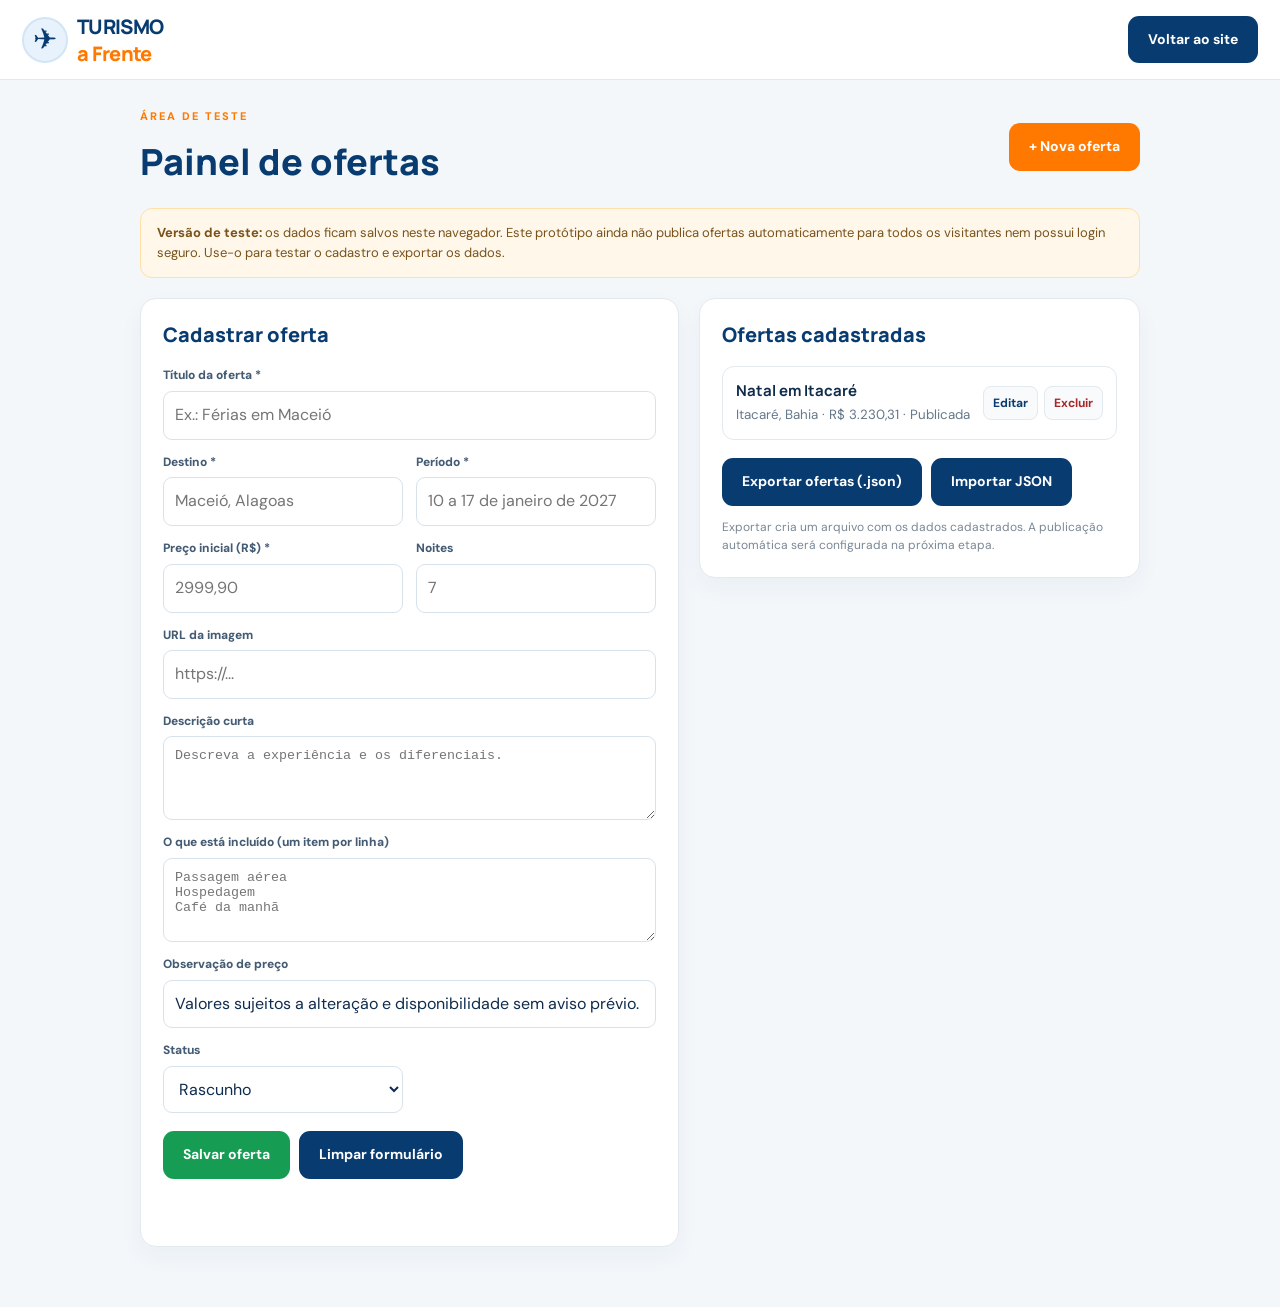
==== admin.html @ 3ca871cc "Add files via upload" ====
<!doctype html>
<html lang="pt-BR">
<head>
<meta charset="utf-8">
<meta name="viewport" content="width=device-width,initial-scale=1">
<meta name="robots" content="noindex,nofollow">
<title>Painel de Ofertas | Turismo a Frente</title>
<link rel="stylesheet" href="css/estilo.css">
<style>
.admin-page{min-height:100vh;background:#f3f7fa;padding:28px 0 60px}
.admin-wrap{width:min(1000px,calc(100% - 32px));margin:auto}
.admin-top{display:flex;justify-content:space-between;align-items:center;gap:16px;flex-wrap:wrap;margin-bottom:22px}
.admin-top h1{font:800 clamp(25px,4vw,36px) Manrope;color:var(--blue);margin:0}
.admin-note{padding:14px 16px;border-radius:12px;background:#fff7e9;border:1px solid #ffe0a8;color:#79531b;font-size:13px;margin-bottom:20px}
.admin-grid{display:grid;grid-template-columns:minmax(0,1.1fr) minmax(280px,.9fr);gap:20px;align-items:start}
.admin-card{background:white;border:1px solid var(--line);border-radius:16px;padding:22px;box-shadow:0 10px 25px #0b2d770a}
.admin-card h2{font:800 20px Manrope;margin:0 0 18px;color:var(--blue)}
.admin-form{display:grid;grid-template-columns:1fr 1fr;gap:13px}
.admin-field{display:flex;flex-direction:column;gap:6px}
.admin-field.full{grid-column:1/-1}
.admin-field label{font-size:12px;font-weight:800;color:#435b73}
.admin-field input,.admin-field textarea,.admin-field select{width:100%;border:1px solid #d8e2eb;border-radius:9px;padding:11px;background:white;color:var(--ink);min-width:0}
.admin-field textarea{min-height:84px;resize:vertical}
.admin-actions{display:flex;gap:9px;flex-wrap:wrap;margin-top:18px}
.admin-list{display:flex;flex-direction:column;gap:10px}
.admin-item{border:1px solid var(--line);border-radius:12px;padding:13px;display:flex;gap:12px;align-items:center;justify-content:space-between}
.admin-item strong{display:block;font:700 15px Manrope}
.admin-item small{display:block;color:var(--muted);margin-top:4px}
.admin-item-actions{display:flex;gap:6px;flex-wrap:wrap}
.admin-small-btn{border:1px solid var(--line);background:#f8fafc;border-radius:8px;padding:7px 9px;font-weight:700;font-size:12px;cursor:pointer;color:var(--blue)}
.admin-small-btn.delete{color:#a52828}
.admin-status{font-size:13px;margin-top:12px;color:#087944;min-height:20px}
.admin-empty{color:var(--muted);font-size:13px}
@media(max-width:760px){.admin-grid{grid-template-columns:1fr}.admin-card{padding:17px}.admin-form{grid-template-columns:1fr}.admin-field.full{grid-column:auto}.admin-item{align-items:flex-start;flex-direction:column}}
</style>
</head>
<body>
<header class="header">
  <a class="brand" href="index.html"><span class="logo">✈</span><span><strong>TURISMO</strong><b>a Frente</b></span></a>
  <a class="btn blue" href="index.html">Voltar ao site</a>
</header>
<main class="admin-page">
<div class="admin-wrap">
  <div class="admin-top">
    <div><p class="eyebrow">ÁREA DE TESTE</p><h1>Painel de ofertas</h1></div>
    <button class="btn orange" id="new-offer" type="button">+ Nova oferta</button>
  </div>
  <div class="admin-note"><strong>Versão de teste:</strong> os dados ficam salvos neste navegador. Este protótipo ainda não publica ofertas automaticamente para todos os visitantes nem possui login seguro. Use-o para testar o cadastro e exportar os dados.</div>
  <div class="admin-grid">
    <section class="admin-card">
      <h2 id="form-title">Cadastrar oferta</h2>
      <form id="offer-form">
        <input type="hidden" id="offer-id">
        <div class="admin-form">
          <div class="admin-field full"><label for="title">Título da oferta *</label><input id="title" required placeholder="Ex.: Férias em Maceió"></div>
          <div class="admin-field"><label for="destination">Destino *</label><input id="destination" required placeholder="Maceió, Alagoas"></div>
          <div class="admin-field"><label for="period">Período *</label><input id="period" required placeholder="10 a 17 de janeiro de 2027"></div>
          <div class="admin-field"><label for="price">Preço inicial (R$) *</label><input id="price" required inputmode="decimal" placeholder="2999,90"></div>
          <div class="admin-field"><label for="nights">Noites</label><input id="nights" type="number" min="0" placeholder="7"></div>
          <div class="admin-field full"><label for="image">URL da imagem</label><input id="image" type="url" placeholder="https://..."></div>
          <div class="admin-field full"><label for="description">Descrição curta</label><textarea id="description" placeholder="Descreva a experiência e os diferenciais."></textarea></div>
          <div class="admin-field full"><label for="inclusions">O que está incluído (um item por linha)</label><textarea id="inclusions" placeholder="Passagem aérea&#10;Hospedagem&#10;Café da manhã"></textarea></div>
          <div class="admin-field full"><label for="disclaimer">Observação de preço</label><input id="disclaimer" value="Valores sujeitos a alteração e disponibilidade sem aviso prévio."></div>
          <div class="admin-field"><label for="status">Status</label><select id="status"><option value="draft">Rascunho</option><option value="published">Publicada</option></select></div>
        </div>
        <div class="admin-actions">
          <button class="btn green" type="submit">Salvar oferta</button>
          <button class="btn blue" id="reset-form" type="button">Limpar formulário</button>
        </div>
        <p class="admin-status" id="status-message" role="status"></p>
      </form>
    </section>
    <aside class="admin-card">
      <h2>Ofertas cadastradas</h2>
      <div class="admin-list" id="offer-list"></div>
      <div class="admin-actions">
        <button class="btn blue" id="export-json" type="button">Exportar ofertas (.json)</button>
        <button class="btn blue" id="import-json" type="button">Importar JSON</button>
        <input id="import-file" type="file" accept=".json,application/json" hidden>
      </div>
      <p class="fine">Exportar cria um arquivo com os dados cadastrados. A publicação automática será configurada na próxima etapa.</p>
    </aside>
  </div>
</div>
</main>
<script>
(() => {
  const KEY = "turismo-a-frente-admin-offers-v1";
  const $ = id => document.getElementById(id);
  const form = $("offer-form");
  const fields = ["title","destination","period","price","nights","image","description","inclusions","disclaimer","status"];
  const initialOffer = {
    id:"itacare-natal-2026", title:"Natal em Itacaré", destination:"Itacaré, Bahia",
    period:"19 a 25 de dezembro de 2026", price:"3230,31", nights:"6",
    image:"", description:"Pacote de Natal com passagem aérea, traslados, hospedagem e café da manhã.",
    inclusions:"Passagem aérea de ida e volta — Porto Alegre/Ilhéus/Porto Alegre\nIda às 10h25, chegada às 15h40 — 1 conexão\nRetorno às 10h00, chegada às 16h15 — 1 conexão\nBagagem de mão de 10 kg por pessoa + item pessoal\nTransfer de chegada e saída\n6 noites de hospedagem\nCafé da manhã",
    disclaimer:"Valores sujeitos a alteração e disponibilidade sem aviso prévio.", status:"published"
  };
  let offers = [];
  try { offers = JSON.parse(localStorage.getItem(KEY) || "null") || [initialOffer]; } catch { offers = [initialOffer]; }
  const saveAll = () => localStorage.setItem(KEY, JSON.stringify(offers));
  const money = value => {
    const n = Number(String(value).replace(/\./g,"").replace(",","."));
    return Number.isFinite(n) ? n.toLocaleString("pt-BR",{style:"currency",currency:"BRL"}) : value;
  };
  function resetForm() { form.reset(); $("offer-id").value=""; $("form-title").textContent="Cadastrar oferta"; $("disclaimer").value="Valores sujeitos a alteração e disponibilidade sem aviso prévio."; $("status-message").textContent=""; }
  function render() {
    const list = $("offer-list"); list.replaceChildren();
    if (!offers.length) { list.innerHTML='<p class="admin-empty">Nenhuma oferta cadastrada. Clique em “Nova oferta” para começar.</p>'; return; }
    offers.forEach(offer => {
      const row = document.createElement("div"); row.className="admin-item";
      const info = document.createElement("div");
      const title = document.createElement("strong"); title.textContent=offer.title;
      const detail = document.createElement("small"); detail.textContent=`${offer.destination} · ${money(offer.price)} · ${offer.status==="published"?"Publicada":"Rascunho"}`;
      info.append(title,detail);
      const actions=document.createElement("div"); actions.className="admin-item-actions";
      const edit=document.createElement("button"); edit.type="button"; edit.className="admin-small-btn"; edit.textContent="Editar"; edit.onclick=()=>loadOffer(offer.id);
      const remove=document.createElement("button"); remove.type="button"; remove.className="admin-small-btn delete"; remove.textContent="Excluir"; remove.onclick=()=>{if(confirm(`Excluir a oferta “${offer.title}”?`)){offers=offers.filter(x=>x.id!==offer.id);saveAll();render();}};
      actions.append(edit,remove);row.append(info,actions);list.append(row);
    });
  }
  function loadOffer(id) {
    const offer=offers.find(x=>x.id===id); if(!offer)return;
    $("offer-id").value=offer.id;
    fields.forEach(field=>{const el=$(field); if(el) el.value=offer[field]??"";});
    $("form-title").textContent="Editar oferta"; $("status-message").textContent="";
    window.scrollTo({top:0,behavior:"smooth"});
  }
  form.addEventListener("submit",e=>{
    e.preventDefault();
    const id=$("offer-id").value || ("oferta-"+Date.now());
    const offer={id}; fields.forEach(field=>offer[field]=$(field).value.trim());
    if(!offer.title||!offer.destination||!offer.period||!offer.price){$("status-message").textContent="Preencha os campos obrigatórios.";return;}
    const index=offers.findIndex(x=>x.id===id);
    if(index>=0) offers[index]=offer; else offers.unshift(offer);
    saveAll();render();resetForm();$("status-message").textContent="Oferta salva neste navegador.";
  });
  $("new-offer").onclick=()=>{resetForm();window.scrollTo({top:0,behavior:"smooth"});};
  $("reset-form").onclick=resetForm;
  $("export-json").onclick=()=>{
    const blob=new Blob([JSON.stringify(offers,null,2)],{type:"application/json"});
    const url=URL.createObjectURL(blob);const a=document.createElement("a");a.href=url;a.download="ofertas-turismo-a-frente.json";a.click();URL.revokeObjectURL(url);
  };
  $("import-json").onclick=()=>$("import-file").click();
  $("import-file").addEventListener("change",async e=>{
    const file=e.target.files[0];if(!file)return;
    try{const parsed=JSON.parse(await file.text());if(!Array.isArray(parsed))throw new Error("Formato inválido");
      if(!confirm("Importar vai substituir as ofertas atuais neste navegador. Continuar?"))return;
      offers=parsed;saveAll();render();$("status-message").textContent="Arquivo importado.";
    }catch(err){alert("Não foi possível importar. Confira se o arquivo JSON está válido.");}
    e.target.value="";
  });
  saveAll();render();
})();
</script>
</body>
</html>
---- css/estilo.css ----
@import url('https://fonts.googleapis.com/css2?family=DM+Sans:wght@400;500;600;700&family=Manrope:wght@400;500;600;700;800&display=swap');
:root{--blue:#083b70;--blue2:#0c5794;--orange:#ff7900;--ink:#102c4d;--muted:#66788b;--soft:#f3f7fa;--line:#e2e9ef}*{box-sizing:border-box}html{scroll-behavior:smooth;scroll-padding-top:90px}body{margin:0;color:var(--ink);font-family:"DM Sans",Arial,sans-serif;line-height:1.55}a{text-decoration:none;color:inherit}img,video{display:block;max-width:100%}button,input,select{font:inherit}.wrap{width:min(1200px,calc(100% - 44px));margin:auto}.header{height:80px;padding:0 max(22px,calc((100% - 1280px)/2));display:flex;align-items:center;justify-content:space-between;gap:22px;position:sticky;top:0;z-index:20;background:#fffffff2;backdrop-filter:blur(10px);border-bottom:1px solid var(--line)}.brand{display:flex;align-items:center;gap:9px;min-width:190px;line-height:1.02}.brand .logo{display:grid;place-items:center;width:46px;height:46px;border-radius:50%;border:2px solid #d2e5f5;background:#e8f2fc;font-size:29px;color:var(--blue)}.brand strong,.brand b{display:block;font:800 20px Manrope;letter-spacing:-.7px}.brand strong{color:var(--blue)}.brand b{color:var(--orange)}.nav{display:flex;gap:23px;font-size:14px;font-weight:700;color:#354e68}.nav a:hover{color:var(--orange)}.menu-toggle{display:none;border:0;background:none;font-size:25px;color:var(--blue)}.btn{display:inline-flex;align-items:center;justify-content:center;gap:10px;padding:13px 20px;border:0;border-radius:11px;font-weight:700;font-size:14px;cursor:pointer;transition:.2s}.btn:hover{transform:translateY(-2px)}.green{background:#169c53;color:white;white-space:nowrap}.orange{background:var(--orange);color:white}.blue{background:var(--blue);color:white}.ghost{border:1px solid #ffffffb8;color:white;background:#ffffff1a}.hero{min-height:590px;position:relative;display:flex;align-items:center;overflow:hidden;background:#07548a;color:white}.hero>video,.transport>video{position:absolute;inset:0;width:100%;height:100%;object-fit:cover}.shade,.transport-shade{position:absolute;inset:0;background:linear-gradient(90deg,#031e39d9,#03284375 50%,#03284305)}.hero-copy{position:relative;padding:75px 0 85px}.eyebrow{font-size:11px;letter-spacing:2px;font-weight:800;color:var(--orange);margin:0 0 12px}.hero .eyebrow,.transport .eyebrow{color:#ffd19f}.hero h1,.transport h2{font:800 clamp(39px,5vw,65px)/1.08 Manrope;letter-spacing:-2px;margin:0;max-width:760px}.hero h1 em{font-style:normal;color:#ffad56}.hero-copy>p:not(.eyebrow){font-size:18px;max-width:550px;margin:22px 0 26px}.actions{display:flex;gap:12px;flex-wrap:wrap}.hero-tags{display:flex;gap:25px;flex-wrap:wrap;margin-top:35px;font-size:13px;font-weight:700}.search{position:relative;margin-top:-45px;padding:28px 28px 20px;border:1px solid var(--line);border-radius:20px;background:white;box-shadow:0 18px 48px #0b2d7720;z-index:2}.section-head{display:flex;align-items:center;justify-content:space-between;gap:20px;margin-bottom:22px}.section-head h2,.video-copy h2{font:800 clamp(28px,3vw,38px)/1.15 Manrope;letter-spacing:-1px;margin:0 0 8px}.section-head p:not(.eyebrow){margin:0;color:var(--muted)}.plane{font-size:43px;background:#eff6fc;border-radius:14px;padding:10px 16px;color:var(--blue)}.trip{display:flex;gap:8px;margin-bottom:14px}.trip label{padding:8px 12px;background:#f3f6f9;border-radius:8px;font-size:13px;font-weight:700}.trip input{accent-color:var(--orange)}.fields{display:grid;grid-template-columns:1.1fr 34px 1.1fr 1fr 1fr 1fr 1fr auto;gap:8px;align-items:stretch}.field{display:flex;flex-direction:column;gap:5px;min-width:0;border:1px solid #dfe6ed;border-radius:10px;padding:9px 11px}.field small{font-size:11px;font-weight:800;color:#435b73}.field input,.field select{border:0;outline:0;width:100%;min-width:0;background:white;color:var(--ink);font-size:13px}.swap{border:1px solid var(--line);border-radius:10px;background:#f8fafc;color:var(--blue);font-size:22px;cursor:pointer}.search-btn{white-space:nowrap}.fine{font-size:12px;color:#7a8795;margin:12px 0 0}.results{display:flex;align-items:center;justify-content:space-between;gap:20px;border-top:1px solid var(--line);padding-top:20px;margin-top:20px}.results h3{margin:0 0 6px;font:700 22px Manrope}.results p{margin:4px 0;color:var(--muted)}.section{padding-top:76px;padding-bottom:76px}.dest-grid{display:grid;grid-template-columns:repeat(5,1fr);gap:14px}.dest{height:270px;position:relative;border-radius:15px;overflow:hidden;background:#dbe8f1}.dest:after{content:"";position:absolute;inset:0;background:linear-gradient(0deg,#031930e8,transparent 72%)}.dest img,.dest-video{position:absolute;inset:0;width:100%;height:100%;object-fit:cover;display:block;transition:transform .4s;background:#dbe8f1}.dest:hover img,.dest:hover .dest-video{transform:scale(1.05)}.dest>span{position:absolute;z-index:1;left:15px;right:12px;bottom:16px;color:white;display:flex;flex-direction:column;gap:3px}.dest small{font-size:10px;letter-spacing:1px;color:#ffd09e;font-weight:800}.dest strong{font:800 23px Manrope}.dest i{font-style:normal;font-size:12px;line-height:1.35}.video-row{display:grid;grid-template-columns:1fr 1fr;min-height:360px;background:#f5f8fa}.video-row.reverse .video{order:2}.video{min-height:360px;overflow:hidden;background:#c4d7e4}.video video{width:100%;height:100%;min-height:360px;object-fit:cover}.video-copy{padding:55px clamp(28px,6vw,90px);align-self:center}.video-copy>p:not(.eyebrow){color:var(--muted);max-width:450px;margin-bottom:23px}.transport{position:relative;min-height:430px;display:flex;align-items:center;overflow:hidden;background:var(--blue);color:white}.transport-shade{background:linear-gradient(90deg,#031c35d9,#03284330)}.transport-copy{position:relative;padding:70px 0}.transport-copy h2{font-size:clamp(36px,4vw,54px)}.transport-copy>p:not(.eyebrow){font-size:17px;margin:18px 0 24px}.centered{justify-content:center;text-align:center}.benefit-grid{display:grid;grid-template-columns:repeat(4,1fr);gap:20px}.benefit-grid article{padding:12px 15px;border-right:1px solid var(--line)}.benefit-grid article:last-child{border:0}.benefit-grid b{font-size:34px;color:var(--orange)}.benefit-grid h3{font:700 16px Manrope;margin:8px 0 6px}.benefit-grid p{font-size:13px;color:var(--muted);margin:0}.closing{padding:44px 0;background:linear-gradient(120deg,#073461,#0c5b94);color:white}.closing-inner{display:flex;align-items:center;justify-content:space-between;gap:25px}.closing h2{font:800 clamp(25px,3vw,36px) Manrope;margin:0 0 7px}.closing p:not(.eyebrow){margin:0;color:#d9e7f4}.footer{background:#06294c;color:#e5eef6;padding:28px 0}.footer-inner{display:flex;align-items:center;justify-content:space-between;gap:18px;flex-wrap:wrap}.footer p,.footer small{font-size:12px;color:#bdccda}.floating{position:fixed;right:20px;bottom:20px;width:52px;height:52px;display:grid;place-items:center;border-radius:50%;background:#169c53;color:white;font-size:27px;box-shadow:0 8px 24px #052f2540;z-index:15}
.destination-hero{min-height:420px;position:relative;display:flex;align-items:end;overflow:hidden;background:#123e5e;color:white}.destination-hero img{position:absolute;inset:0;width:100%;height:100%;object-fit:cover}.destination-hero:after{content:"";position:absolute;inset:0;background:linear-gradient(0deg,#021930d9,transparent)}.destination-hero .wrap{position:relative;z-index:1;padding-bottom:45px}.destination-hero h1{font:800 clamp(40px,6vw,64px)/1.05 Manrope;margin:0 0 10px}.destination-hero p{font-size:17px;max-width:650px}.info-grid{display:grid;grid-template-columns:repeat(3,1fr);gap:18px}.info-card{padding:24px;border:1px solid var(--line);border-radius:15px}.info-card b{font-size:28px;color:var(--orange)}.info-card h3{font:700 18px Manrope}.info-card p{font-size:14px;color:var(--muted)}.destination-cta{background:var(--soft);padding:48px 0;text-align:center}.destination-cta h2{font:800 30px Manrope;margin:0 0 8px}.destination-cta p{color:var(--muted)}
@media(max-width:1100px){.nav{gap:12px}.fields{grid-template-columns:1fr 32px 1fr 1fr 1fr}.search-btn{grid-column:span 2}.dest-grid{grid-template-columns:repeat(3,1fr)}}
@media(max-width:760px){.wrap{width:calc(100% - 32px)}.header{height:70px;padding:0 16px;gap:10px}.brand{min-width:0}.brand .logo{width:40px;height:40px;font-size:25px}.brand strong,.brand b{font-size:16px}.menu-toggle{display:block;margin-left:auto}.nav{display:none;position:absolute;top:69px;left:0;right:0;background:white;padding:15px 22px 22px;box-shadow:0 12px 20px #12334b1a;flex-direction:column;gap:4px}.nav.open{display:flex}.header>.green{display:none}.hero{min-height:590px}.hero-copy{padding:60px 0 70px}.hero h1{font-size:clamp(37px,10vw,52px);letter-spacing:-1.5px}.hero-copy>p:not(.eyebrow){font-size:16px}.hero-tags{gap:12px;font-size:11px}.search{margin-top:-30px;padding:20px 16px;border-radius:16px}.section-head{align-items:start}.section-head h2{font-size:29px}.plane{font-size:29px;padding:8px 12px}.fields{grid-template-columns:1fr 32px 1fr}.fields .field:nth-of-type(1){grid-column:1}.fields .field:nth-of-type(2){grid-column:3}.fields .field:nth-of-type(n+3){grid-column:span 3}.fields .swap{grid-column:2;grid-row:1}.search-btn{grid-column:span 3}.results{align-items:stretch;flex-direction:column}.section{padding-top:55px;padding-bottom:55px}.dest-grid{grid-template-columns:repeat(2,minmax(0,1fr));gap:10px}.dest{height:220px}.dest:last-child{grid-column:span 2}.dest>span{left:11px;bottom:12px}.dest strong{font-size:20px}.dest i{font-size:11px}.video-row,.video-row.reverse{grid-template-columns:1fr}.video-row.reverse .video{order:0}.video,.video video{height:245px;min-height:245px}.video-copy{padding:35px 23px 42px}.video-copy h2{font-size:33px}.transport{min-height:390px}.transport-copy{padding:55px 0}.benefit-grid{grid-template-columns:1fr 1fr;gap:20px 8px}.benefit-grid article{border:0;padding:8px}.benefit-grid h3{font-size:14px}.closing-inner{align-items:flex-start;flex-direction:column}.footer-inner{align-items:flex-start;flex-direction:column;gap:10px}.destination-hero{min-height:350px}.destination-hero .wrap{padding-bottom:30px}.info-grid{grid-template-columns:1fr}.destination-cta h2{font-size:26px}}
@media(prefers-reduced-motion:reduce){html{scroll-behavior:auto}*,*:before,*:after{transition:none!important}}

/* Mantém o vídeo atrás da camada escura e do texto do cartão. */
.dest-video{z-index:0}
.dest:after{z-index:1;pointer-events:none}
.dest>span{z-index:2}


/* Redes sociais no rodapé */
.footer-social{display:flex;align-items:center;gap:12px}
.instagram-link{display:inline-flex;align-items:center;gap:9px;color:#fff;font-weight:700;font-size:13px}
.instagram-link svg{width:25px;height:25px;flex:0 0 25px}
.instagram-link:hover{color:#ffad56}




/* Carrossel compacto de promoções */
.special-offers{padding-top:45px}
.offer-carousel{display:flex;align-items:center;gap:10px;position:relative}
.offer-track{display:flex;gap:18px;overflow-x:auto;scroll-snap-type:x mandatory;scroll-behavior:smooth;padding:5px 2px 18px;flex:1;scrollbar-width:thin}
.offer-track::-webkit-scrollbar{height:6px}
.offer-track::-webkit-scrollbar-thumb{background:#c7d6e3;border-radius:10px}
.offer-tile{flex:0 0 min(360px,82%);display:flex;flex-direction:column;text-align:left;padding:0;overflow:hidden;border:1px solid var(--line);border-radius:18px;background:white;color:var(--ink);box-shadow:0 12px 30px #0b2d7712;cursor:pointer;scroll-snap-align:start;transition:transform .2s,box-shadow .2s}
.offer-tile:not(:disabled):hover{transform:translateY(-3px);box-shadow:0 16px 34px #0b2d7720}
.offer-tile:disabled{cursor:default;opacity:.85}
.offer-tile-image{height:180px;display:flex;align-items:flex-start;padding:15px;background:linear-gradient(135deg,#0c5794,#42a8ad)}
.itacare-image{background:linear-gradient(135deg,#0c5794 0%,#1ba4a0 45%,#f2b875 100%)}
.inspiration-image{background:linear-gradient(135deg,#274f7a,#89b8c9,#f4d9a4)}
.offer-badge{display:inline-block;background:var(--orange);color:#fff;padding:6px 10px;border-radius:20px;font-size:11px;font-weight:800;letter-spacing:.6px}
.offer-tile-copy{display:flex;flex-direction:column;align-items:flex-start;padding:19px;gap:8px}
.offer-tile-copy>small{font-size:10px;letter-spacing:1.4px;color:var(--muted);font-weight:800}
.offer-tile-copy>strong{font:800 23px/1.15 Manrope;color:var(--blue)}
.offer-tile-copy>span{font-size:13px;color:var(--muted)}
.offer-tile-copy>b{font:800 17px Manrope;color:#087944;margin-top:4px}
.offer-tile-copy>b small{font:500 11px "DM Sans",Arial,sans-serif;color:var(--muted)}
.offer-tile-cta{font-weight:800!important;color:var(--orange)!important;margin-top:4px}
.carousel-arrow{flex:0 0 40px;width:40px;height:40px;border:1px solid var(--line);border-radius:50%;background:white;color:var(--blue);font-size:28px;line-height:1;cursor:pointer;box-shadow:0 4px 14px #0b2d7710}
.carousel-arrow:hover{background:var(--blue);color:white}
.offer-modal[hidden]{display:none!important}
.offer-modal{position:fixed;inset:0;z-index:100;display:grid;place-items:center;padding:18px}
.offer-modal-backdrop{position:absolute;inset:0;background:#04182bd9;backdrop-filter:blur(5px)}
.offer-dialog{position:relative;z-index:1;width:min(820px,100%);max-height:90vh;overflow:auto;border-radius:18px;background:white;box-shadow:0 25px 90px #00132670}
.offer-modal-close{position:sticky;top:10px;float:right;margin:10px 10px -48px 0;z-index:3;width:38px;height:38px;border:0;border-radius:50%;background:#fff;color:var(--blue);font-size:28px;line-height:1;cursor:pointer;box-shadow:0 3px 12px #00132630}
.offer-modal-hero{padding:32px clamp(22px,5vw,42px);color:white;background:linear-gradient(120deg,#073461,#0c6791 65%,#159b8b)}
.offer-modal-hero>p{margin:15px 0 4px;color:#d8efff;font-size:11px;font-weight:800;letter-spacing:1.5px}
.offer-modal-hero h2{font:800 clamp(28px,5vw,40px)/1.1 Manrope;margin:0 0 10px}
.offer-modal-hero>strong{font-size:14px;color:#e5f4ff}
.offer-modal-content{padding:clamp(20px,4vw,38px)}
.offer-modal-content h3{font:800 18px Manrope;color:var(--blue);margin:0 0 14px}
.offer-modal-content .package-inclusions{display:grid;grid-template-columns:1fr 1fr;gap:10px 24px;list-style:none;margin:0 0 30px;padding:0}
.offer-modal-content .hotel-prices{display:grid;grid-template-columns:1fr 1fr;gap:12px}
.offer-modal-content .hotel-price{display:flex;align-items:center;justify-content:space-between;gap:12px;padding:15px;border:1px solid var(--line);border-radius:13px;background:#fbfdff}
.offer-modal-content .hotel-price h4{font:700 14px Manrope;margin:0 0 5px;color:var(--ink)}
.offer-modal-content .hotel-price strong{display:block;color:#087944;font:800 20px Manrope}
.offer-modal-content .hotel-price small{display:block;margin-top:3px;color:var(--muted);font-size:11px}
.offer-modal-content .hotel-actions{display:flex;flex-direction:column;align-items:flex-end;gap:8px}
.offer-modal-content .hotel-actions .btn{padding:9px 12px;font-size:12px}
.offer-modal-content .hotel-link{font-size:12px;color:var(--blue);font-weight:700;white-space:nowrap}
.package-disclaimer{margin:20px 0;color:var(--muted);font-size:12px}
body.offer-modal-open{overflow:hidden}
@media(max-width:760px){
  .offer-carousel{gap:5px}
  .carousel-arrow{flex-basis:32px;width:32px;height:32px;font-size:23px}
  .offer-tile{flex-basis:84%}
  .offer-tile-image{height:145px}
  .offer-modal{padding:8px}
  .offer-dialog{max-height:94vh;border-radius:14px}
  .offer-modal-content .package-inclusions,.offer-modal-content .hotel-prices{grid-template-columns:1fr}
  .offer-modal-content .hotel-price{align-items:flex-start}
  .offer-modal-content .hotel-actions .btn{white-space:normal;text-align:center}
}
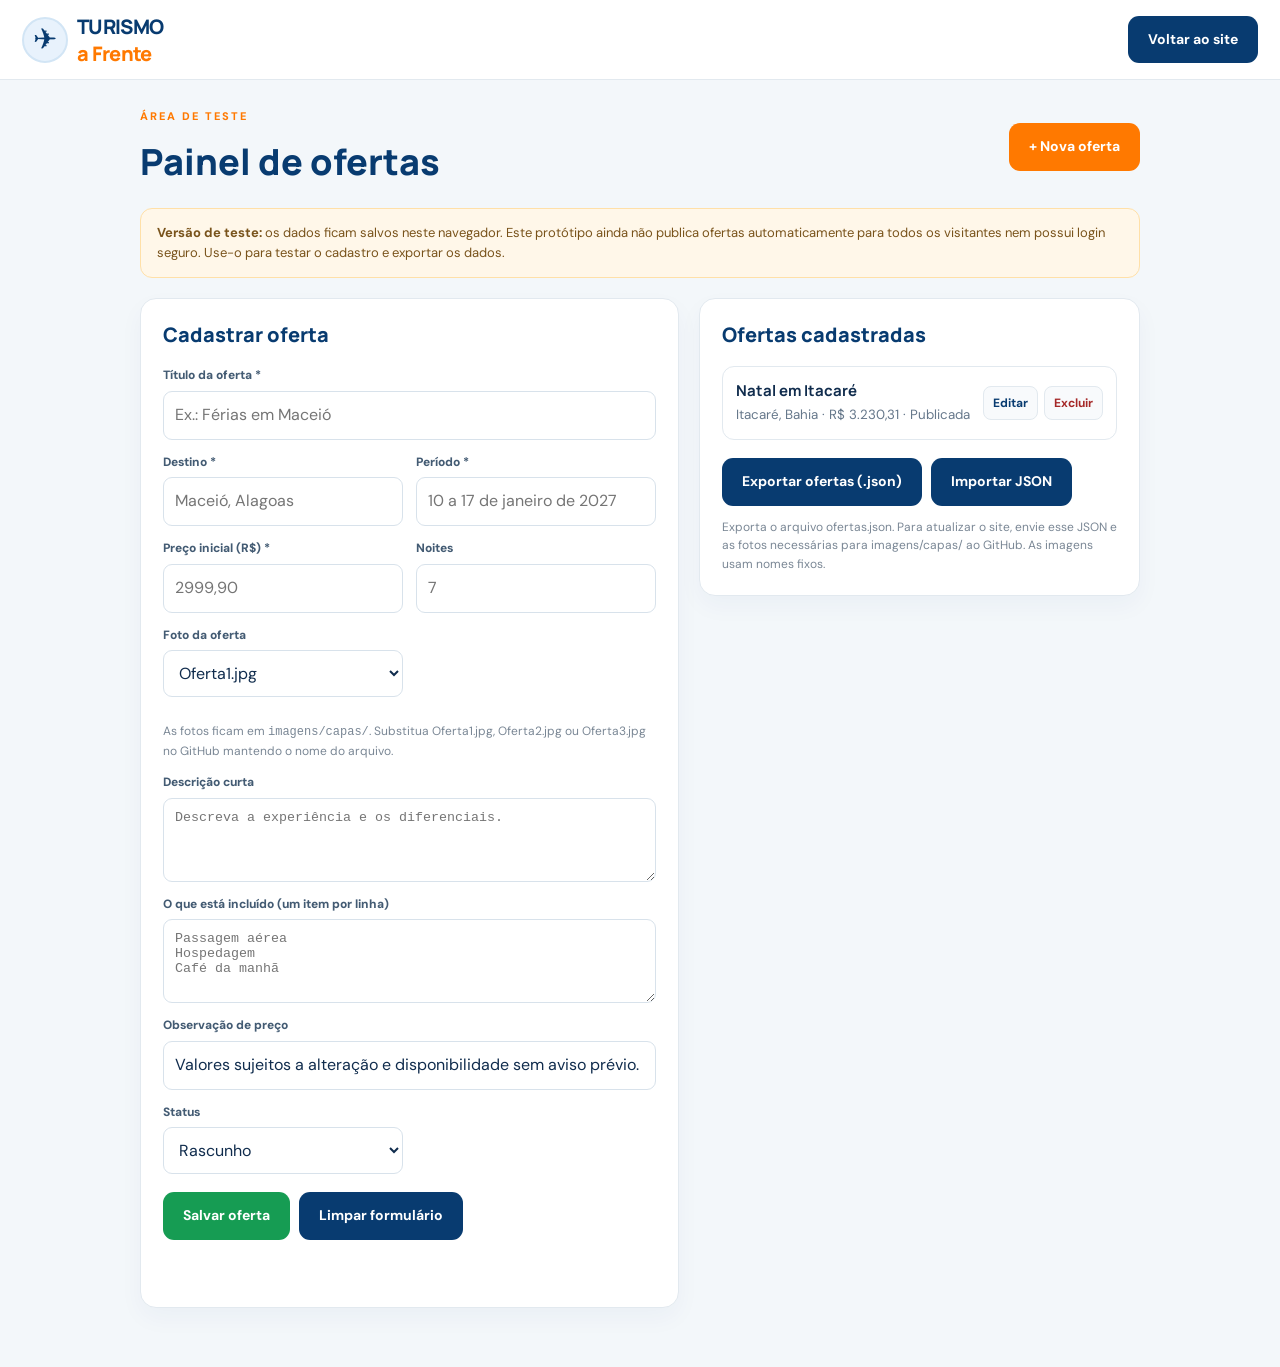
==== commit 5919cbc2: "Add files via upload" ====
--- a/admin.html
+++ b/admin.html
@@ -57,7 +57,8 @@
           <div class="admin-field"><label for="period">Período *</label><input id="period" required placeholder="10 a 17 de janeiro de 2027"></div>
           <div class="admin-field"><label for="price">Preço inicial (R$) *</label><input id="price" required inputmode="decimal" placeholder="2999,90"></div>
           <div class="admin-field"><label for="nights">Noites</label><input id="nights" type="number" min="0" placeholder="7"></div>
-          <div class="admin-field full"><label for="image">URL da imagem</label><input id="image" type="url" placeholder="https://..."></div>
+          <div class="admin-field"><label for="imageSlot">Foto da oferta</label><select id="imageSlot"><option value="1">Oferta1.jpg</option><option value="2">Oferta2.jpg</option><option value="3">Oferta3.jpg</option></select></div>
+          <div class="admin-field full"><p class="fine">As fotos ficam em <code>imagens/capas/</code>. Substitua Oferta1.jpg, Oferta2.jpg ou Oferta3.jpg no GitHub mantendo o nome do arquivo.</p></div>
           <div class="admin-field full"><label for="description">Descrição curta</label><textarea id="description" placeholder="Descreva a experiência e os diferenciais."></textarea></div>
           <div class="admin-field full"><label for="inclusions">O que está incluído (um item por linha)</label><textarea id="inclusions" placeholder="Passagem aérea&#10;Hospedagem&#10;Café da manhã"></textarea></div>
           <div class="admin-field full"><label for="disclaimer">Observação de preço</label><input id="disclaimer" value="Valores sujeitos a alteração e disponibilidade sem aviso prévio."></div>
@@ -78,7 +79,7 @@
         <button class="btn blue" id="import-json" type="button">Importar JSON</button>
         <input id="import-file" type="file" accept=".json,application/json" hidden>
       </div>
-      <p class="fine">Exportar cria um arquivo com os dados cadastrados. A publicação automática será configurada na próxima etapa.</p>
+      <p class="fine">Exporta o arquivo ofertas.json. Para atualizar o site, envie esse JSON e as fotos necessárias para imagens/capas/ ao GitHub. As imagens usam nomes fixos.</p>
     </aside>
   </div>
 </div>
@@ -88,11 +89,11 @@
   const KEY = "turismo-a-frente-admin-offers-v1";
   const $ = id => document.getElementById(id);
   const form = $("offer-form");
-  const fields = ["title","destination","period","price","nights","image","description","inclusions","disclaimer","status"];
+  const fields = ["title","destination","period","price","nights","imageSlot","description","inclusions","disclaimer","status"];
   const initialOffer = {
     id:"itacare-natal-2026", title:"Natal em Itacaré", destination:"Itacaré, Bahia",
-    period:"19 a 25 de dezembro de 2026", price:"3230,31", nights:"6",
-    image:"", description:"Pacote de Natal com passagem aérea, traslados, hospedagem e café da manhã.",
+    period:"19 a 25 de dezembro de 2026", price:"3230,31", nights:"6", imageSlot:"1",
+    description:"Pacote de Natal com passagem aérea, traslados, hospedagem e café da manhã.",
     inclusions:"Passagem aérea de ida e volta — Porto Alegre/Ilhéus/Porto Alegre\nIda às 10h25, chegada às 15h40 — 1 conexão\nRetorno às 10h00, chegada às 16h15 — 1 conexão\nBagagem de mão de 10 kg por pessoa + item pessoal\nTransfer de chegada e saída\n6 noites de hospedagem\nCafé da manhã",
     disclaimer:"Valores sujeitos a alteração e disponibilidade sem aviso prévio.", status:"published"
   };
@@ -138,15 +139,15 @@
   $("new-offer").onclick=()=>{resetForm();window.scrollTo({top:0,behavior:"smooth"});};
   $("reset-form").onclick=resetForm;
   $("export-json").onclick=()=>{
-    const blob=new Blob([JSON.stringify(offers,null,2)],{type:"application/json"});
+    const blob=new Blob([JSON.stringify({ofertas:offers},null,2)],{type:"application/json"});
     const url=URL.createObjectURL(blob);const a=document.createElement("a");a.href=url;a.download="ofertas-turismo-a-frente.json";a.click();URL.revokeObjectURL(url);
   };
   $("import-json").onclick=()=>$("import-file").click();
   $("import-file").addEventListener("change",async e=>{
     const file=e.target.files[0];if(!file)return;
-    try{const parsed=JSON.parse(await file.text());if(!Array.isArray(parsed))throw new Error("Formato inválido");
+    try{const parsed=JSON.parse(await file.text());const imported=Array.isArray(parsed)?parsed:parsed.ofertas;if(!Array.isArray(imported))throw new Error("Formato inválido");
       if(!confirm("Importar vai substituir as ofertas atuais neste navegador. Continuar?"))return;
-      offers=parsed;saveAll();render();$("status-message").textContent="Arquivo importado.";
+      offers=imported;saveAll();render();$("status-message").textContent="Arquivo importado.";
     }catch(err){alert("Não foi possível importar. Confira se o arquivo JSON está válido.");}
     e.target.value="";
   });
